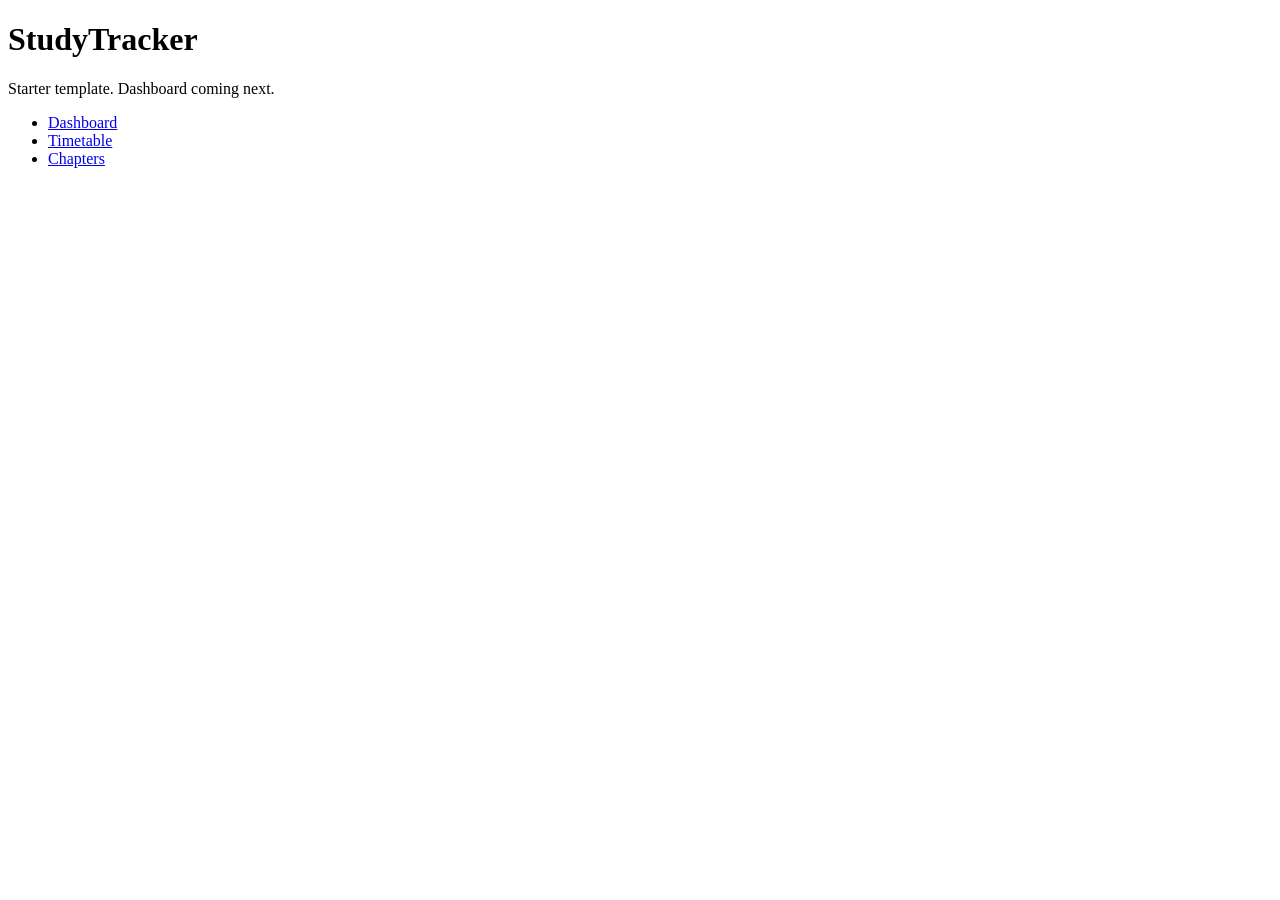
==== index.html @ b3118c5f "Rename index[1].html to index.html" ====
<!DOCTYPE html>
<html><head><meta charset="UTF-8"><title>StudyTracker</title>
<link rel="stylesheet" href="style.css"></head>
<body>
<h1>StudyTracker</h1>
<p>Starter template. Dashboard coming next.</p>
<ul>
<li><a href="#">Dashboard</a></li>
<li><a href="#">Timetable</a></li>
<li><a href="#">Chapters</a></li>
</ul>
<script src="script.js"></script>
</body></html>
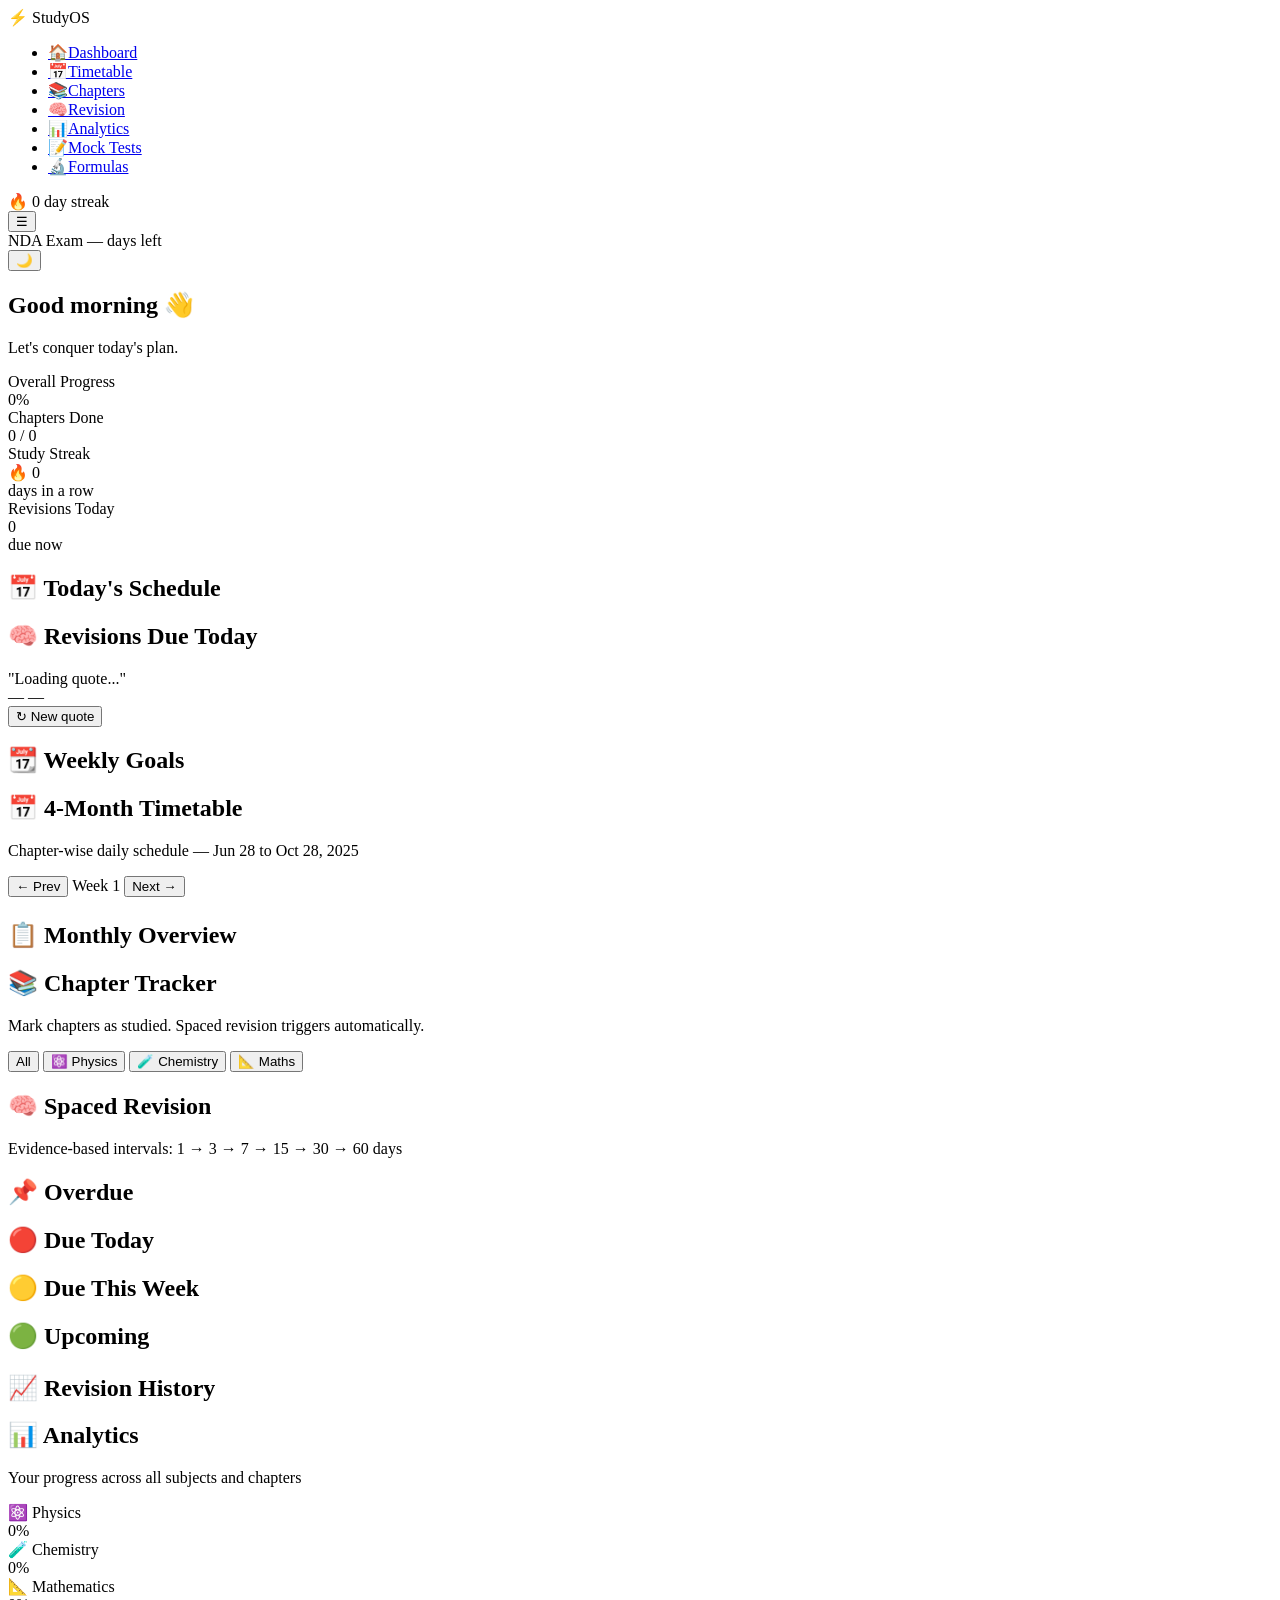
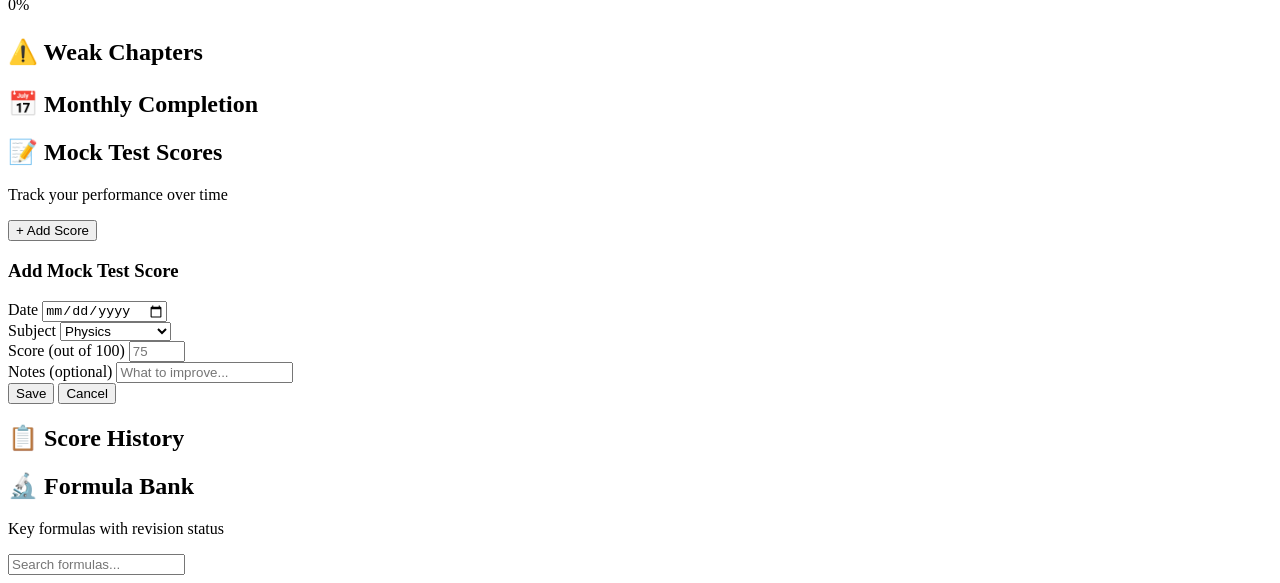
==== commit cd87426a: "Rename index[1].html to index.html" ====
--- a/index.html
+++ b/index.html
@@ -1,13 +1,289 @@
 <!DOCTYPE html>
-<html><head><meta charset="UTF-8"><title>StudyTracker</title>
-<link rel="stylesheet" href="style.css"></head>
+<html lang="en">
+<head>
+  <meta charset="UTF-8" />
+  <meta name="viewport" content="width=device-width, initial-scale=1.0" />
+  <title>StudyOS — NDA + CBSE Planner</title>
+  <link rel="preconnect" href="https://fonts.googleapis.com" />
+  <link href="https://fonts.googleapis.com/css2?family=Poppins:wght@300;400;500;600;700&family=JetBrains+Mono:wght@400;500&display=swap" rel="stylesheet" />
+  <link rel="stylesheet" href="style.css" />
+</head>
 <body>
-<h1>StudyTracker</h1>
-<p>Starter template. Dashboard coming next.</p>
-<ul>
-<li><a href="#">Dashboard</a></li>
-<li><a href="#">Timetable</a></li>
-<li><a href="#">Chapters</a></li>
-</ul>
-<script src="script.js"></script>
-</body></html>
+  <!-- Sidebar -->
+  <nav class="sidebar" id="sidebar">
+    <div class="sidebar-logo">
+      <span class="logo-icon">⚡</span>
+      <span class="logo-text">StudyOS</span>
+    </div>
+    <ul class="nav-links">
+      <li><a href="#" class="nav-link active" data-page="dashboard"><span class="nav-icon">🏠</span>Dashboard</a></li>
+      <li><a href="#" class="nav-link" data-page="timetable"><span class="nav-icon">📅</span>Timetable</a></li>
+      <li><a href="#" class="nav-link" data-page="chapters"><span class="nav-icon">📚</span>Chapters</a></li>
+      <li><a href="#" class="nav-link" data-page="revision"><span class="nav-icon">🧠</span>Revision</a></li>
+      <li><a href="#" class="nav-link" data-page="analytics"><span class="nav-icon">📊</span>Analytics</a></li>
+      <li><a href="#" class="nav-link" data-page="mock"><span class="nav-icon">📝</span>Mock Tests</a></li>
+      <li><a href="#" class="nav-link" data-page="formulas"><span class="nav-icon">🔬</span>Formulas</a></li>
+    </ul>
+    <div class="sidebar-footer">
+      <div class="streak-badge" id="sidebarStreak">🔥 <span id="streakCountSidebar">0</span> day streak</div>
+    </div>
+  </nav>
+
+  <!-- Main Content -->
+  <main class="main-content">
+    <header class="topbar">
+      <button class="menu-btn" id="menuBtn">☰</button>
+      <div class="topbar-right">
+        <div class="exam-countdown" id="examCountdown">
+          <span class="countdown-label">NDA Exam</span>
+          <span class="countdown-days" id="countdownDays">—</span>
+          <span class="countdown-label">days left</span>
+        </div>
+        <button class="theme-toggle" id="themeToggle">🌙</button>
+      </div>
+    </header>
+
+    <!-- DASHBOARD PAGE -->
+    <section class="page active" id="page-dashboard">
+      <div class="page-header">
+        <div>
+          <h1 class="page-title">Good <span id="timeGreeting">morning</span> 👋</h1>
+          <p class="page-subtitle">Let's conquer today's plan.</p>
+        </div>
+        <div class="date-display" id="todayDate"></div>
+      </div>
+
+      <!-- Stats Row -->
+      <div class="stats-row">
+        <div class="stat-card glass">
+          <div class="stat-label">Overall Progress</div>
+          <div class="stat-value" id="overallPct">0%</div>
+          <div class="progress-bar-thin"><div class="progress-fill" id="overallBar" style="width:0%"></div></div>
+        </div>
+        <div class="stat-card glass">
+          <div class="stat-label">Chapters Done</div>
+          <div class="stat-value" id="chapsDone">0 / 0</div>
+        </div>
+        <div class="stat-card glass">
+          <div class="stat-label">Study Streak</div>
+          <div class="stat-value">🔥 <span id="streakCount">0</span></div>
+          <div class="stat-sub">days in a row</div>
+        </div>
+        <div class="stat-card glass">
+          <div class="stat-label">Revisions Today</div>
+          <div class="stat-value" id="revisionsTodayCount">0</div>
+          <div class="stat-sub">due now</div>
+        </div>
+      </div>
+
+      <!-- Today's Schedule -->
+      <div class="grid-2">
+        <div class="card glass">
+          <h2 class="card-title">📅 Today's Schedule</h2>
+          <div id="todaySchedule" class="today-schedule"></div>
+        </div>
+
+        <div class="card glass">
+          <h2 class="card-title">🧠 Revisions Due Today</h2>
+          <div id="revisionsDue" class="revisions-list"></div>
+        </div>
+      </div>
+
+      <!-- Quote -->
+      <div class="quote-card glass" id="quoteCard">
+        <div class="quote-text" id="quoteText">"Loading quote..."</div>
+        <div class="quote-author" id="quoteAuthor">— —</div>
+        <button class="refresh-quote" onclick="loadQuote()">↻ New quote</button>
+      </div>
+
+      <!-- Weekly Goal -->
+      <div class="card glass">
+        <h2 class="card-title">📆 Weekly Goals</h2>
+        <div class="weekly-grid" id="weeklyGrid"></div>
+      </div>
+    </section>
+
+    <!-- TIMETABLE PAGE -->
+    <section class="page" id="page-timetable">
+      <div class="page-header">
+        <div>
+          <h1 class="page-title">📅 4-Month Timetable</h1>
+          <p class="page-subtitle">Chapter-wise daily schedule — Jun 28 to Oct 28, 2025</p>
+        </div>
+        <div class="timetable-nav">
+          <button class="btn-outline" id="prevWeek">← Prev</button>
+          <span class="week-label" id="weekLabel">Week 1</span>
+          <button class="btn-outline" id="nextWeek">Next →</button>
+        </div>
+      </div>
+
+      <div class="week-view" id="weekView"></div>
+
+      <div class="card glass" style="margin-top:1.5rem;">
+        <h2 class="card-title">📋 Monthly Overview</h2>
+        <div class="month-tabs" id="monthTabs"></div>
+        <div class="month-plan" id="monthPlan"></div>
+      </div>
+    </section>
+
+    <!-- CHAPTERS PAGE -->
+    <section class="page" id="page-chapters">
+      <div class="page-header">
+        <div>
+          <h1 class="page-title">📚 Chapter Tracker</h1>
+          <p class="page-subtitle">Mark chapters as studied. Spaced revision triggers automatically.</p>
+        </div>
+        <div class="filter-row">
+          <button class="filter-btn active" data-filter="all">All</button>
+          <button class="filter-btn" data-filter="Physics">⚛️ Physics</button>
+          <button class="filter-btn" data-filter="Chemistry">🧪 Chemistry</button>
+          <button class="filter-btn" data-filter="Maths">📐 Maths</button>
+        </div>
+      </div>
+
+      <div class="chapters-grid" id="chaptersGrid"></div>
+    </section>
+
+    <!-- REVISION PAGE -->
+    <section class="page" id="page-revision">
+      <div class="page-header">
+        <div>
+          <h1 class="page-title">🧠 Spaced Revision</h1>
+          <p class="page-subtitle">Evidence-based intervals: 1 → 3 → 7 → 15 → 30 → 60 days</p>
+        </div>
+      </div>
+
+      <div class="revision-timeline">
+        <div class="card glass">
+          <h2 class="card-title">📌 Overdue</h2>
+          <div id="overdueList" class="revision-items"></div>
+        </div>
+        <div class="card glass">
+          <h2 class="card-title">🔴 Due Today</h2>
+          <div id="todayList" class="revision-items"></div>
+        </div>
+        <div class="card glass">
+          <h2 class="card-title">🟡 Due This Week</h2>
+          <div id="weekList" class="revision-items"></div>
+        </div>
+        <div class="card glass">
+          <h2 class="card-title">🟢 Upcoming</h2>
+          <div id="upcomingList" class="revision-items"></div>
+        </div>
+      </div>
+
+      <div class="card glass" style="margin-top:1.5rem;">
+        <h2 class="card-title">📈 Revision History</h2>
+        <div id="revisionHistory" class="revision-history"></div>
+      </div>
+    </section>
+
+    <!-- ANALYTICS PAGE -->
+    <section class="page" id="page-analytics">
+      <div class="page-header">
+        <div>
+          <h1 class="page-title">📊 Analytics</h1>
+          <p class="page-subtitle">Your progress across all subjects and chapters</p>
+        </div>
+      </div>
+
+      <div class="analytics-grid">
+        <div class="card glass subject-analytics" id="analyticsPhysics">
+          <div class="subject-header phys-bg">⚛️ Physics</div>
+          <div class="subject-progress-bar"><div class="spb-fill phys-fill" id="physBar"></div></div>
+          <div class="subject-pct" id="physPct">0%</div>
+          <div class="chapter-bars" id="physChapBars"></div>
+        </div>
+        <div class="card glass subject-analytics" id="analyticsChem">
+          <div class="subject-header chem-bg">🧪 Chemistry</div>
+          <div class="subject-progress-bar"><div class="spb-fill chem-fill" id="chemBar"></div></div>
+          <div class="subject-pct" id="chemPct">0%</div>
+          <div class="chapter-bars" id="chemChapBars"></div>
+        </div>
+        <div class="card glass subject-analytics" id="analyticsMath">
+          <div class="subject-header math-bg">📐 Mathematics</div>
+          <div class="subject-progress-bar"><div class="spb-fill math-fill" id="mathBar"></div></div>
+          <div class="subject-pct" id="mathPct">0%</div>
+          <div class="chapter-bars" id="mathChapBars"></div>
+        </div>
+      </div>
+
+      <div class="card glass" style="margin-top:1.5rem;">
+        <h2 class="card-title">⚠️ Weak Chapters</h2>
+        <div id="weakChapters" class="weak-list"></div>
+      </div>
+
+      <div class="card glass" style="margin-top:1.5rem;">
+        <h2 class="card-title">📅 Monthly Completion</h2>
+        <div class="monthly-chart" id="monthlyChart"></div>
+      </div>
+    </section>
+
+    <!-- MOCK TESTS PAGE -->
+    <section class="page" id="page-mock">
+      <div class="page-header">
+        <div>
+          <h1 class="page-title">📝 Mock Test Scores</h1>
+          <p class="page-subtitle">Track your performance over time</p>
+        </div>
+        <button class="btn-primary" id="addMockBtn">+ Add Score</button>
+      </div>
+
+      <div id="mockModal" class="modal hidden">
+        <div class="modal-box glass">
+          <h3>Add Mock Test Score</h3>
+          <div class="form-group">
+            <label>Date</label>
+            <input type="date" id="mockDate" class="form-input" />
+          </div>
+          <div class="form-group">
+            <label>Subject</label>
+            <select id="mockSubject" class="form-input">
+              <option>Physics</option>
+              <option>Chemistry</option>
+              <option>Maths</option>
+              <option>Full NDA Mock</option>
+            </select>
+          </div>
+          <div class="form-group">
+            <label>Score (out of 100)</label>
+            <input type="number" id="mockScore" class="form-input" min="0" max="100" placeholder="75" />
+          </div>
+          <div class="form-group">
+            <label>Notes (optional)</label>
+            <input type="text" id="mockNotes" class="form-input" placeholder="What to improve..." />
+          </div>
+          <div class="modal-actions">
+            <button class="btn-primary" id="saveMock">Save</button>
+            <button class="btn-outline" id="cancelMock">Cancel</button>
+          </div>
+        </div>
+      </div>
+
+      <div class="card glass">
+        <div class="mock-chart" id="mockChart"></div>
+      </div>
+      <div class="card glass" style="margin-top:1rem;">
+        <h2 class="card-title">📋 Score History</h2>
+        <div id="mockHistory" class="mock-history"></div>
+      </div>
+    </section>
+
+    <!-- FORMULAS PAGE -->
+    <section class="page" id="page-formulas">
+      <div class="page-header">
+        <div>
+          <h1 class="page-title">🔬 Formula Bank</h1>
+          <p class="page-subtitle">Key formulas with revision status</p>
+        </div>
+        <input type="text" id="formulaSearch" class="form-input" placeholder="Search formulas..." style="max-width:300px" />
+      </div>
+
+      <div id="formulasGrid" class="formulas-grid"></div>
+    </section>
+  </main>
+
+  <script src="data.js"></script>
+  <script src="script.js"></script>
+</body>
+</html>
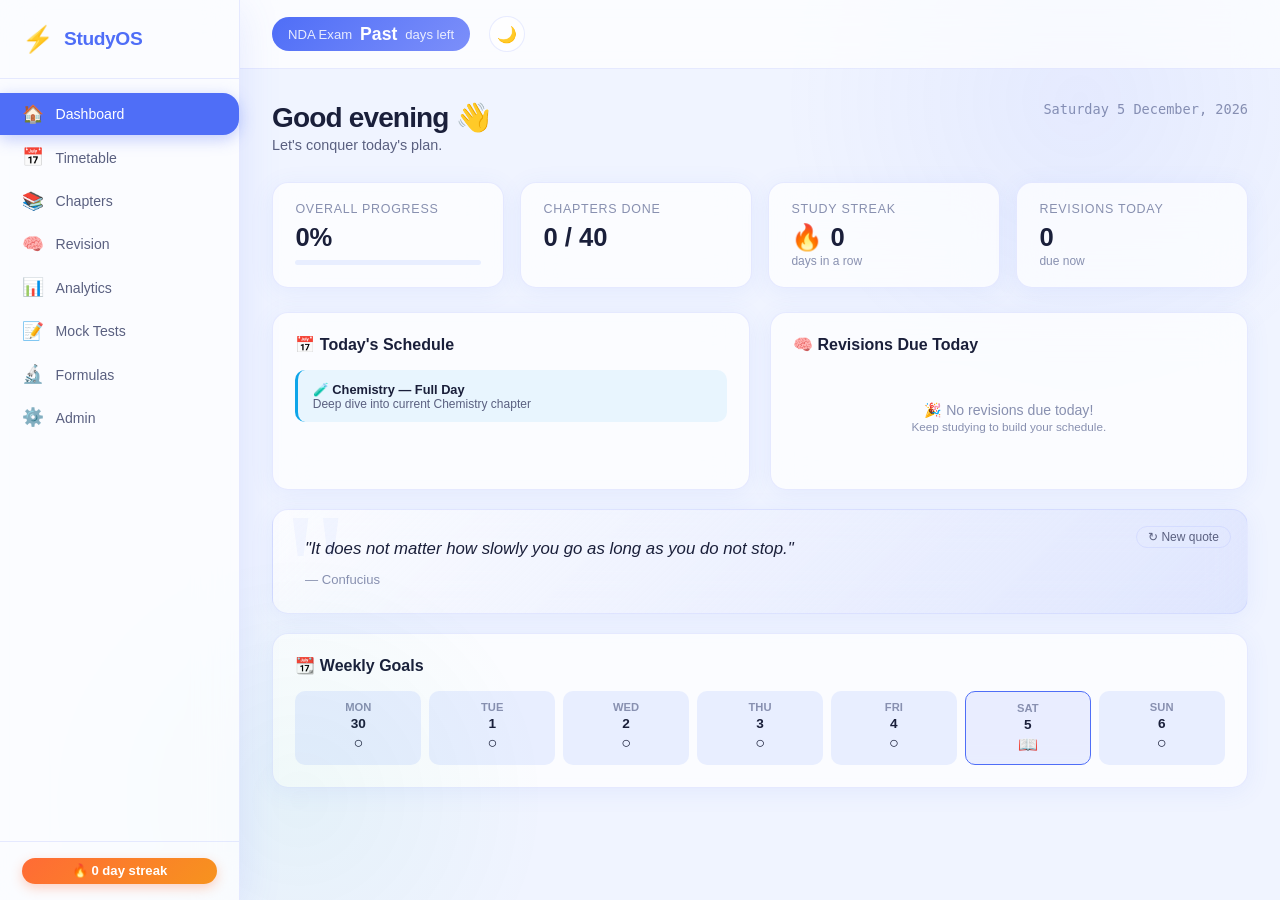
==== commit 80ef6d24: "Rename index[1].html to index.html" ====
--- a/index.html
+++ b/index.html
@@ -23,6 +23,7 @@
       <li><a href="#" class="nav-link" data-page="analytics"><span class="nav-icon">📊</span>Analytics</a></li>
       <li><a href="#" class="nav-link" data-page="mock"><span class="nav-icon">📝</span>Mock Tests</a></li>
       <li><a href="#" class="nav-link" data-page="formulas"><span class="nav-icon">🔬</span>Formulas</a></li>
+      <li><a href="#" class="nav-link" data-page="admin"><span class="nav-icon">⚙️</span>Admin</a></li>
     </ul>
     <div class="sidebar-footer">
       <div class="streak-badge" id="sidebarStreak">🔥 <span id="streakCountSidebar">0</span> day streak</div>
@@ -281,6 +282,71 @@
 
       <div id="formulasGrid" class="formulas-grid"></div>
     </section>
+
+    <!-- ADMIN PAGE -->
+    <section class="page" id="page-admin">
+      <div class="page-header">
+        <div>
+          <h1 class="page-title">⚙️ Admin Panel</h1>
+          <p class="page-subtitle">Manage chapters, dates, and formulas</p>
+        </div>
+      </div>
+
+      <!-- DATES SECTION -->
+      <div class="card glass" style="margin-bottom:1.5rem">
+        <h2 class="card-title">📅 Date Settings</h2>
+        <div class="admin-dates-grid">
+          <div class="form-group">
+            <label>Study Start Date</label>
+            <input type="date" id="adminStartDate" class="form-input" />
+          </div>
+          <div class="form-group">
+            <label>NDA Exam Date</label>
+            <input type="date" id="adminExamDate" class="form-input" />
+          </div>
+        </div>
+        <button class="btn-primary" onclick="saveDates()" style="margin-top:.8rem">💾 Save Dates</button>
+      </div>
+
+      <!-- CHAPTERS SECTION -->
+      <div class="card glass" style="margin-bottom:1.5rem">
+        <h2 class="card-title">📚 Manage Chapters</h2>
+        <div class="admin-add-row">
+          <select id="adminChapSubject" class="form-input" style="max-width:140px">
+            <option value="Physics">⚛️ Physics</option>
+            <option value="Chemistry">🧪 Chemistry</option>
+            <option value="Maths">📐 Maths</option>
+          </select>
+          <input type="text" id="adminChapName" class="form-input" placeholder="Chapter name" style="flex:1" />
+          <input type="number" id="adminChapHours" class="form-input" placeholder="Hours" style="max-width:80px" min="1" max="20" value="4" />
+          <select id="adminChapImportance" class="form-input" style="max-width:120px">
+            <option value="high">High</option>
+            <option value="medium">Medium</option>
+            <option value="low">Low</option>
+          </select>
+          <label class="admin-nda-label"><input type="checkbox" id="adminChapNDA" /> NDA</label>
+          <button class="btn-primary" onclick="adminAddChapter()">+ Add</button>
+        </div>
+        <div id="adminChaptersList" class="admin-chapters-list" style="margin-top:1rem"></div>
+      </div>
+
+      <!-- FORMULAS SECTION -->
+      <div class="card glass">
+        <h2 class="card-title">🔬 Manage Formulas</h2>
+        <div class="admin-add-row" style="flex-wrap:wrap;gap:.5rem">
+          <select id="adminFrmSubject" class="form-input" style="max-width:140px">
+            <option value="Physics">⚛️ Physics</option>
+            <option value="Chemistry">🧪 Chemistry</option>
+            <option value="Maths">📐 Maths</option>
+          </select>
+          <input type="text" id="adminFrmChapter" class="form-input" placeholder="Chapter (e.g. Ray Optics)" style="max-width:180px" />
+          <input type="text" id="adminFrmName" class="form-input" placeholder="Formula name" style="max-width:180px" />
+          <input type="text" id="adminFrmExpr" class="form-input" placeholder="Expression (e.g. F=ma)" style="flex:1;min-width:160px" />
+          <button class="btn-primary" onclick="adminAddFormula()">+ Add</button>
+        </div>
+        <div id="adminFormulasList" class="admin-chapters-list" style="margin-top:1rem"></div>
+      </div>
+    </section>
   </main>
 
   <script src="data.js"></script>
--- a/style.css
+++ b/style.css
@@ -0,0 +1,865 @@
+/* ===== DESIGN TOKENS ===== */
+:root {
+  --bg: #f0f4ff;
+  --bg-2: #e8eeff;
+  --surface: rgba(255,255,255,0.7);
+  --surface-hover: rgba(255,255,255,0.9);
+  --border: rgba(180,190,255,0.3);
+  --text: #1a1f3a;
+  --text-2: #5a6080;
+  --text-3: #8890b0;
+  --accent: #4f6ef7;
+  --accent-2: #7c8ffa;
+  --accent-light: rgba(79,110,247,0.1);
+  --phys: #6366f1;
+  --chem: #0ea5e9;
+  --math: #10b981;
+  --warn: #f59e0b;
+  --danger: #ef4444;
+  --success: #22c55e;
+  --sidebar-w: 240px;
+  --radius: 16px;
+  --radius-sm: 10px;
+  --shadow: 0 4px 24px rgba(79,110,247,0.08);
+  --shadow-md: 0 8px 40px rgba(79,110,247,0.13);
+  --font: 'Poppins', sans-serif;
+  --mono: 'JetBrains Mono', monospace;
+  --transition: 0.2s cubic-bezier(.4,0,.2,1);
+}
+
+[data-theme="dark"] {
+  --bg: #0d0f1e;
+  --bg-2: #13172a;
+  --surface: rgba(20,25,50,0.8);
+  --surface-hover: rgba(30,36,70,0.95);
+  --border: rgba(100,120,255,0.15);
+  --text: #e8eaff;
+  --text-2: #9098c0;
+  --text-3: #5a6080;
+  --accent-light: rgba(79,110,247,0.15);
+  --shadow: 0 4px 24px rgba(0,0,0,0.4);
+  --shadow-md: 0 8px 40px rgba(0,0,0,0.5);
+}
+
+/* ===== RESET ===== */
+*, *::before, *::after { box-sizing: border-box; margin: 0; padding: 0; }
+html { scroll-behavior: smooth; }
+body {
+  font-family: var(--font);
+  background: var(--bg);
+  color: var(--text);
+  display: flex;
+  min-height: 100vh;
+  transition: background var(--transition), color var(--transition);
+}
+
+/* ===== SIDEBAR ===== */
+.sidebar {
+  width: var(--sidebar-w);
+  background: var(--surface);
+  backdrop-filter: blur(20px);
+  -webkit-backdrop-filter: blur(20px);
+  border-right: 1px solid var(--border);
+  display: flex;
+  flex-direction: column;
+  position: fixed;
+  top: 0; left: 0; bottom: 0;
+  z-index: 100;
+  transition: transform var(--transition), background var(--transition);
+  box-shadow: var(--shadow-md);
+}
+
+.sidebar-logo {
+  display: flex;
+  align-items: center;
+  gap: .6rem;
+  padding: 1.5rem 1.4rem;
+  border-bottom: 1px solid var(--border);
+}
+.logo-icon { font-size: 1.6rem; }
+.logo-text { font-size: 1.2rem; font-weight: 700; color: var(--accent); letter-spacing: -.02em; }
+
+.nav-links { list-style: none; padding: .8rem 0; flex: 1; }
+.nav-link {
+  display: flex;
+  align-items: center;
+  gap: .7rem;
+  padding: .65rem 1.4rem;
+  color: var(--text-2);
+  text-decoration: none;
+  font-size: .88rem;
+  font-weight: 500;
+  border-radius: 0 var(--radius) var(--radius) 0;
+  margin: .1rem 0;
+  transition: all var(--transition);
+  cursor: pointer;
+}
+.nav-link:hover { background: var(--accent-light); color: var(--accent); }
+.nav-link.active { background: var(--accent); color: #fff; box-shadow: 0 4px 16px rgba(79,110,247,0.35); }
+.nav-icon { font-size: 1.1rem; }
+
+.sidebar-footer { padding: 1rem 1.4rem; border-top: 1px solid var(--border); }
+.streak-badge {
+  background: linear-gradient(135deg, #ff6b35, #f7931e);
+  color: #fff;
+  border-radius: 20px;
+  padding: .35rem .9rem;
+  font-size: .82rem;
+  font-weight: 600;
+  text-align: center;
+  box-shadow: 0 4px 12px rgba(255,107,53,0.3);
+}
+
+/* ===== MAIN ===== */
+.main-content {
+  margin-left: var(--sidebar-w);
+  flex: 1;
+  min-height: 100vh;
+  padding: 0;
+  overflow-x: hidden;
+}
+
+/* ===== TOPBAR ===== */
+.topbar {
+  display: flex;
+  align-items: center;
+  justify-content: space-between;
+  padding: 1rem 2rem;
+  background: var(--surface);
+  backdrop-filter: blur(20px);
+  -webkit-backdrop-filter: blur(20px);
+  border-bottom: 1px solid var(--border);
+  position: sticky;
+  top: 0;
+  z-index: 50;
+}
+
+.menu-btn {
+  display: none;
+  background: none;
+  border: none;
+  font-size: 1.4rem;
+  cursor: pointer;
+  color: var(--text);
+}
+
+.topbar-right { display: flex; align-items: center; gap: 1.2rem; }
+.exam-countdown {
+  display: flex;
+  align-items: center;
+  gap: .5rem;
+  background: linear-gradient(135deg, var(--accent), var(--accent-2));
+  color: #fff;
+  border-radius: 20px;
+  padding: .4rem 1rem;
+  font-size: .82rem;
+}
+.countdown-days { font-weight: 700; font-size: 1.1rem; }
+.countdown-label { font-weight: 400; opacity: .85; }
+
+.theme-toggle {
+  background: var(--surface);
+  border: 1px solid var(--border);
+  border-radius: 50%;
+  width: 36px; height: 36px;
+  cursor: pointer;
+  font-size: 1rem;
+  transition: all var(--transition);
+}
+.theme-toggle:hover { background: var(--accent-light); }
+
+/* ===== PAGES ===== */
+.page { display: none; padding: 2rem; animation: fadeIn .3s ease; }
+.page.active { display: block; }
+@keyframes fadeIn { from { opacity: 0; transform: translateY(8px); } to { opacity: 1; transform: translateY(0); } }
+
+.page-header {
+  display: flex;
+  justify-content: space-between;
+  align-items: flex-start;
+  margin-bottom: 1.8rem;
+  flex-wrap: wrap;
+  gap: 1rem;
+}
+.page-title { font-size: 1.75rem; font-weight: 700; letter-spacing: -.03em; }
+.page-subtitle { color: var(--text-2); font-size: .9rem; margin-top: .2rem; }
+.date-display { font-family: var(--mono); font-size: .85rem; color: var(--text-3); text-align: right; }
+
+/* ===== GLASS CARD ===== */
+.glass {
+  background: var(--surface);
+  backdrop-filter: blur(20px);
+  -webkit-backdrop-filter: blur(20px);
+  border: 1px solid var(--border);
+  border-radius: var(--radius);
+  box-shadow: var(--shadow);
+  transition: box-shadow var(--transition), background var(--transition);
+}
+.glass:hover { box-shadow: var(--shadow-md); }
+
+.card { padding: 1.4rem; }
+.card-title { font-size: 1rem; font-weight: 600; margin-bottom: 1rem; color: var(--text); display: flex; align-items: center; gap: .4rem; }
+
+/* ===== STAT CARDS ===== */
+.stats-row {
+  display: grid;
+  grid-template-columns: repeat(4, 1fr);
+  gap: 1rem;
+  margin-bottom: 1.5rem;
+}
+.stat-card {
+  padding: 1.2rem 1.4rem;
+  position: relative;
+}
+.stat-label { font-size: .78rem; font-weight: 500; color: var(--text-3); text-transform: uppercase; letter-spacing: .06em; margin-bottom: .4rem; }
+.stat-value { font-size: 1.6rem; font-weight: 700; color: var(--text); line-height: 1.1; }
+.stat-sub { font-size: .75rem; color: var(--text-3); margin-top: .2rem; }
+
+.progress-bar-thin {
+  margin-top: .6rem;
+  height: 5px;
+  background: var(--bg-2);
+  border-radius: 99px;
+  overflow: hidden;
+}
+.progress-fill {
+  height: 100%;
+  background: linear-gradient(90deg, var(--accent), var(--accent-2));
+  border-radius: 99px;
+  transition: width .6s cubic-bezier(.4,0,.2,1);
+}
+
+/* ===== GRID ===== */
+.grid-2 {
+  display: grid;
+  grid-template-columns: 1fr 1fr;
+  gap: 1.2rem;
+  margin-bottom: 1.2rem;
+}
+
+/* ===== TODAY SCHEDULE ===== */
+.today-schedule { display: flex; flex-direction: column; gap: .6rem; }
+.sched-item {
+  display: flex;
+  align-items: center;
+  gap: .8rem;
+  padding: .7rem .9rem;
+  background: var(--accent-light);
+  border-radius: var(--radius-sm);
+  border-left: 3px solid var(--accent);
+}
+.sched-item.phys { border-left-color: var(--phys); background: rgba(99,102,241,0.08); }
+.sched-item.chem { border-left-color: var(--chem); background: rgba(14,165,233,0.08); }
+.sched-item.math { border-left-color: var(--math); background: rgba(16,185,129,0.08); }
+.sched-item.nda { border-left-color: var(--warn); background: rgba(245,158,11,0.08); }
+.sched-item.rev { border-left-color: var(--danger); background: rgba(239,68,68,0.08); }
+.sched-time { font-family: var(--mono); font-size: .78rem; font-weight: 500; color: var(--text-3); min-width: 80px; }
+.sched-info { flex: 1; }
+.sched-subject { font-size: .8rem; font-weight: 600; color: var(--text); }
+.sched-chapter { font-size: .75rem; color: var(--text-2); }
+
+/* ===== REVISIONS LIST ===== */
+.revisions-list { display: flex; flex-direction: column; gap: .5rem; }
+.rev-item {
+  display: flex;
+  align-items: center;
+  gap: .7rem;
+  padding: .6rem .9rem;
+  border-radius: var(--radius-sm);
+  background: var(--bg-2);
+  font-size: .85rem;
+}
+.rev-dot { width: 8px; height: 8px; border-radius: 50%; flex-shrink: 0; }
+.rev-dot.overdue { background: var(--danger); }
+.rev-dot.today { background: var(--warn); }
+.rev-dot.upcoming { background: var(--success); }
+.rev-info { flex: 1; }
+.rev-name { font-weight: 500; }
+.rev-meta { font-size: .73rem; color: var(--text-3); }
+.rev-done-btn {
+  background: var(--success);
+  color: #fff;
+  border: none;
+  border-radius: 6px;
+  padding: .2rem .6rem;
+  font-size: .72rem;
+  cursor: pointer;
+  font-family: var(--font);
+  font-weight: 600;
+  transition: opacity var(--transition);
+}
+.rev-done-btn:hover { opacity: .8; }
+
+/* ===== QUOTE ===== */
+.quote-card {
+  padding: 1.6rem 2rem;
+  margin-bottom: 1.2rem;
+  position: relative;
+  overflow: hidden;
+  background: linear-gradient(135deg, var(--surface), var(--accent-light));
+}
+.quote-card::before {
+  content: '"';
+  position: absolute;
+  top: -20px; left: 10px;
+  font-size: 10rem;
+  color: var(--accent);
+  opacity: .05;
+  font-family: serif;
+  line-height: 1;
+}
+.quote-text { font-size: 1.05rem; font-weight: 500; font-style: italic; color: var(--text); line-height: 1.6; margin-bottom: .6rem; }
+.quote-author { font-size: .82rem; color: var(--text-3); font-weight: 500; }
+.refresh-quote {
+  position: absolute; top: 1rem; right: 1rem;
+  background: none; border: 1px solid var(--border);
+  border-radius: 20px; padding: .2rem .7rem;
+  font-size: .75rem; cursor: pointer; color: var(--text-2);
+  font-family: var(--font);
+  transition: all var(--transition);
+}
+.refresh-quote:hover { background: var(--accent-light); color: var(--accent); }
+
+/* ===== WEEKLY GRID ===== */
+.weekly-grid { display: grid; grid-template-columns: repeat(7, 1fr); gap: .5rem; }
+.week-day-cell {
+  text-align: center;
+  padding: .6rem .3rem;
+  border-radius: var(--radius-sm);
+  background: var(--bg-2);
+  transition: background var(--transition);
+}
+.week-day-cell.today-cell { background: var(--accent-light); border: 1px solid var(--accent); }
+.week-day-cell.done-cell { background: rgba(34,197,94,0.12); border: 1px solid var(--success); }
+.wdc-label { font-size: .7rem; font-weight: 600; color: var(--text-3); text-transform: uppercase; }
+.wdc-date { font-size: .85rem; font-weight: 700; margin: .2rem 0; }
+.wdc-icon { font-size: 1rem; }
+
+/* ===== TIMETABLE PAGE ===== */
+.timetable-nav { display: flex; align-items: center; gap: .8rem; }
+.week-label { font-weight: 600; font-size: .95rem; color: var(--accent); }
+
+.week-view { display: grid; grid-template-columns: repeat(5, 1fr); gap: .8rem; }
+.day-col {
+  background: var(--surface);
+  border: 1px solid var(--border);
+  border-radius: var(--radius);
+  overflow: hidden;
+  box-shadow: var(--shadow);
+}
+.day-header {
+  padding: .8rem 1rem;
+  font-weight: 700;
+  font-size: .85rem;
+  text-align: center;
+  text-transform: uppercase;
+  letter-spacing: .08em;
+  background: linear-gradient(135deg, var(--accent), var(--accent-2));
+  color: #fff;
+}
+.day-header.today-col { background: linear-gradient(135deg, #f59e0b, #f97316); }
+.day-header.weekend-col { background: linear-gradient(135deg, var(--phys), #818cf8); }
+.day-slots { padding: .6rem; display: flex; flex-direction: column; gap: .4rem; }
+.slot {
+  padding: .55rem .7rem;
+  border-radius: 8px;
+  font-size: .75rem;
+}
+.slot-time { font-family: var(--mono); color: var(--text-3); font-size: .68rem; margin-bottom: .15rem; }
+.slot-sub { font-weight: 600; font-size: .77rem; }
+.slot-chap { color: var(--text-2); font-size: .72rem; line-height: 1.3; }
+.slot.phys { background: rgba(99,102,241,0.1); border-left: 2px solid var(--phys); }
+.slot.chem { background: rgba(14,165,233,0.1); border-left: 2px solid var(--chem); }
+.slot.math { background: rgba(16,185,129,0.1); border-left: 2px solid var(--math); }
+.slot.nda-slot { background: rgba(245,158,11,0.1); border-left: 2px solid var(--warn); }
+.slot.rev-slot { background: rgba(239,68,68,0.08); border-left: 2px solid var(--danger); }
+
+.month-tabs { display: flex; gap: .5rem; margin-bottom: 1.2rem; flex-wrap: wrap; }
+.month-tab {
+  padding: .4rem .9rem;
+  border-radius: 20px;
+  border: 1px solid var(--border);
+  background: none;
+  font-family: var(--font);
+  font-size: .82rem;
+  cursor: pointer;
+  color: var(--text-2);
+  transition: all var(--transition);
+}
+.month-tab.active { background: var(--accent); color: #fff; border-color: var(--accent); }
+
+.month-plan { display: grid; grid-template-columns: repeat(4, 1fr); gap: .8rem; }
+.month-week-card {
+  background: var(--bg-2);
+  border-radius: var(--radius-sm);
+  padding: .8rem;
+}
+.mwc-title { font-size: .78rem; font-weight: 700; color: var(--accent); margin-bottom: .5rem; }
+.mwc-item { font-size: .73rem; color: var(--text-2); padding: .2rem 0; border-bottom: 1px solid var(--border); }
+.mwc-item:last-child { border-bottom: none; }
+
+/* ===== CHAPTERS PAGE ===== */
+.filter-row { display: flex; gap: .5rem; flex-wrap: wrap; }
+.filter-btn {
+  padding: .35rem .9rem;
+  border-radius: 20px;
+  border: 1px solid var(--border);
+  background: none;
+  font-family: var(--font);
+  font-size: .82rem;
+  cursor: pointer;
+  color: var(--text-2);
+  transition: all var(--transition);
+}
+.filter-btn.active { background: var(--accent); color: #fff; border-color: var(--accent); }
+
+.chapters-grid { display: grid; grid-template-columns: repeat(3, 1fr); gap: 1rem; }
+.subject-section {
+  background: var(--surface);
+  border: 1px solid var(--border);
+  border-radius: var(--radius);
+  overflow: hidden;
+  box-shadow: var(--shadow);
+  transition: all var(--transition);
+}
+.subject-section:hover { box-shadow: var(--shadow-md); }
+.subject-sec-header {
+  padding: 1rem 1.2rem;
+  display: flex;
+  align-items: center;
+  justify-content: space-between;
+}
+.subject-sec-header.phys-bg { background: linear-gradient(135deg, rgba(99,102,241,0.15), rgba(99,102,241,0.05)); border-bottom: 1px solid rgba(99,102,241,0.2); }
+.subject-sec-header.chem-bg { background: linear-gradient(135deg, rgba(14,165,233,0.15), rgba(14,165,233,0.05)); border-bottom: 1px solid rgba(14,165,233,0.2); }
+.subject-sec-header.math-bg { background: linear-gradient(135deg, rgba(16,185,129,0.15), rgba(16,185,129,0.05)); border-bottom: 1px solid rgba(16,185,129,0.2); }
+.subject-sec-title { font-weight: 700; font-size: .95rem; }
+.subject-sec-pct { font-size: .8rem; font-weight: 600; color: var(--text-3); }
+
+.chapter-list { padding: .8rem; display: flex; flex-direction: column; gap: .35rem; }
+.chap-item {
+  display: flex;
+  align-items: center;
+  gap: .7rem;
+  padding: .6rem .8rem;
+  border-radius: 8px;
+  background: var(--bg-2);
+  transition: all var(--transition);
+  cursor: pointer;
+}
+.chap-item:hover { background: var(--accent-light); }
+.chap-item.completed { background: rgba(34,197,94,0.08); }
+.chap-check {
+  width: 18px; height: 18px;
+  border-radius: 5px;
+  border: 2px solid var(--border);
+  flex-shrink: 0;
+  display: flex;
+  align-items: center;
+  justify-content: center;
+  font-size: .75rem;
+  transition: all var(--transition);
+  cursor: pointer;
+}
+.chap-check.checked { background: var(--success); border-color: var(--success); color: #fff; }
+.chap-info { flex: 1; }
+.chap-name { font-size: .82rem; font-weight: 500; }
+.chap-meta { font-size: .7rem; color: var(--text-3); display: flex; gap: .4rem; align-items: center; margin-top: .1rem; }
+.chap-badge {
+  padding: .1rem .4rem;
+  border-radius: 4px;
+  font-size: .65rem;
+  font-weight: 600;
+}
+.badge-high { background: rgba(239,68,68,0.12); color: var(--danger); }
+.badge-med { background: rgba(245,158,11,0.12); color: var(--warn); }
+.badge-low { background: rgba(34,197,94,0.12); color: var(--success); }
+.badge-nda { background: rgba(99,102,241,0.12); color: var(--phys); }
+.chap-revision-info { font-size: .7rem; color: var(--text-3); text-align: right; }
+.reset-chap-btn {
+  background: none;
+  border: 1px solid var(--border);
+  border-radius: 5px;
+  padding: .1rem .4rem;
+  font-size: .65rem;
+  cursor: pointer;
+  color: var(--text-3);
+  font-family: var(--font);
+  transition: all var(--transition);
+}
+.reset-chap-btn:hover { border-color: var(--danger); color: var(--danger); }
+
+/* ===== REVISION PAGE ===== */
+.revision-timeline { display: grid; grid-template-columns: repeat(4, 1fr); gap: 1rem; }
+.revision-items { display: flex; flex-direction: column; gap: .5rem; }
+.rev-card {
+  background: var(--bg-2);
+  border-radius: 8px;
+  padding: .7rem .9rem;
+  font-size: .82rem;
+}
+.rev-card-name { font-weight: 600; }
+.rev-card-sub { font-size: .72rem; color: var(--text-3); }
+.rev-card-interval { font-size: .7rem; color: var(--accent); font-weight: 500; margin-top: .2rem; }
+.mark-rev-btn {
+  margin-top: .4rem;
+  background: var(--accent);
+  color: #fff;
+  border: none;
+  border-radius: 6px;
+  padding: .25rem .7rem;
+  font-size: .72rem;
+  cursor: pointer;
+  font-family: var(--font);
+  font-weight: 600;
+  width: 100%;
+  transition: opacity var(--transition);
+}
+.mark-rev-btn:hover { opacity: .85; }
+
+.revision-history { display: flex; flex-direction: column; gap: .4rem; }
+.rev-hist-item {
+  display: flex;
+  align-items: center;
+  gap: .8rem;
+  padding: .5rem .8rem;
+  background: var(--bg-2);
+  border-radius: 8px;
+  font-size: .82rem;
+}
+
+/* ===== ANALYTICS ===== */
+.analytics-grid { display: grid; grid-template-columns: repeat(3, 1fr); gap: 1.2rem; }
+.subject-analytics { padding: 0; overflow: hidden; }
+.subject-header {
+  padding: 1rem 1.2rem;
+  font-weight: 700;
+  font-size: .95rem;
+  display: flex;
+  align-items: center;
+  gap: .5rem;
+}
+.phys-bg { background: linear-gradient(135deg, rgba(99,102,241,0.2), rgba(99,102,241,0.05)); }
+.chem-bg { background: linear-gradient(135deg, rgba(14,165,233,0.2), rgba(14,165,233,0.05)); }
+.math-bg { background: linear-gradient(135deg, rgba(16,185,129,0.2), rgba(16,185,129,0.05)); }
+
+.subject-progress-bar {
+  height: 8px;
+  background: var(--bg-2);
+  border-radius: 0;
+}
+.spb-fill { height: 100%; transition: width .8s cubic-bezier(.4,0,.2,1); }
+.phys-fill { background: linear-gradient(90deg, var(--phys), #818cf8); }
+.chem-fill { background: linear-gradient(90deg, var(--chem), #38bdf8); }
+.math-fill { background: linear-gradient(90deg, var(--math), #34d399); }
+
+.subject-pct { padding: .5rem 1.2rem; font-size: 1.4rem; font-weight: 700; }
+.chapter-bars { padding: .5rem 1.2rem 1.2rem; display: flex; flex-direction: column; gap: .4rem; }
+.chap-bar-item { font-size: .75rem; }
+.chap-bar-label { display: flex; justify-content: space-between; margin-bottom: .2rem; }
+.chap-bar-track { height: 5px; background: var(--bg-2); border-radius: 99px; overflow: hidden; }
+.chap-bar-fill { height: 100%; border-radius: 99px; }
+
+.weak-list { display: flex; flex-direction: column; gap: .5rem; }
+.weak-item {
+  display: flex;
+  align-items: center;
+  gap: .8rem;
+  padding: .7rem 1rem;
+  background: rgba(239,68,68,0.06);
+  border: 1px solid rgba(239,68,68,0.15);
+  border-radius: var(--radius-sm);
+  font-size: .85rem;
+}
+.weak-icon { font-size: 1.1rem; }
+.weak-name { flex: 1; font-weight: 500; }
+.weak-action {
+  background: var(--danger);
+  color: #fff;
+  border: none;
+  border-radius: 6px;
+  padding: .25rem .7rem;
+  font-size: .72rem;
+  cursor: pointer;
+  font-family: var(--font);
+  font-weight: 600;
+  transition: opacity var(--transition);
+}
+
+.monthly-chart { display: flex; gap: .8rem; align-items: flex-end; height: 120px; padding: .5rem; }
+.month-bar-group { flex: 1; display: flex; flex-direction: column; align-items: center; gap: .3rem; }
+.month-bars { display: flex; gap: 2px; align-items: flex-end; height: 90px; }
+.m-bar { width: 10px; border-radius: 4px 4px 0 0; transition: height .6s cubic-bezier(.4,0,.2,1); min-height: 3px; }
+.m-bar.phys-b { background: var(--phys); }
+.m-bar.chem-b { background: var(--chem); }
+.m-bar.math-b { background: var(--math); }
+.month-bar-label { font-size: .7rem; color: var(--text-3); }
+
+/* ===== MOCK TESTS ===== */
+.modal {
+  position: fixed;
+  inset: 0;
+  background: rgba(0,0,0,0.4);
+  backdrop-filter: blur(4px);
+  display: flex;
+  align-items: center;
+  justify-content: center;
+  z-index: 200;
+}
+.modal.hidden { display: none; }
+.modal-box {
+  padding: 2rem;
+  min-width: 360px;
+  max-width: 90vw;
+}
+.modal-box h3 { font-size: 1.1rem; font-weight: 700; margin-bottom: 1.2rem; }
+.form-group { margin-bottom: 1rem; }
+.form-group label { display: block; font-size: .8rem; font-weight: 600; color: var(--text-2); margin-bottom: .35rem; }
+.form-input {
+  width: 100%;
+  padding: .55rem .8rem;
+  border: 1px solid var(--border);
+  border-radius: var(--radius-sm);
+  background: var(--bg);
+  font-family: var(--font);
+  font-size: .88rem;
+  color: var(--text);
+  outline: none;
+  transition: border-color var(--transition);
+}
+.form-input:focus { border-color: var(--accent); }
+.modal-actions { display: flex; gap: .7rem; margin-top: 1.2rem; }
+
+.mock-chart { height: 180px; display: flex; align-items: flex-end; gap: .6rem; padding: 1rem; }
+.mock-bar-wrap { flex: 1; display: flex; flex-direction: column; align-items: center; gap: .3rem; }
+.mock-bar { width: 100%; border-radius: 6px 6px 0 0; background: linear-gradient(180deg, var(--accent), var(--accent-2)); transition: height .5s ease; }
+.mock-bar-label { font-size: .68rem; color: var(--text-3); }
+
+.mock-history { display: flex; flex-direction: column; gap: .5rem; }
+.mock-hist-item {
+  display: flex;
+  align-items: center;
+  justify-content: space-between;
+  padding: .6rem 1rem;
+  background: var(--bg-2);
+  border-radius: 8px;
+  font-size: .83rem;
+}
+.mock-score-badge {
+  padding: .2rem .6rem;
+  border-radius: 6px;
+  font-weight: 700;
+  font-size: .85rem;
+}
+.score-high { background: rgba(34,197,94,0.12); color: var(--success); }
+.score-mid { background: rgba(245,158,11,0.12); color: var(--warn); }
+.score-low { background: rgba(239,68,68,0.12); color: var(--danger); }
+
+/* ===== FORMULAS ===== */
+.formulas-grid { display: grid; grid-template-columns: repeat(3, 1fr); gap: 1rem; }
+.formula-card {
+  background: var(--surface);
+  border: 1px solid var(--border);
+  border-radius: var(--radius);
+  padding: 1.1rem;
+  box-shadow: var(--shadow);
+}
+.formula-subject { font-size: .7rem; font-weight: 600; text-transform: uppercase; letter-spacing: .07em; margin-bottom: .4rem; }
+.formula-subject.phys { color: var(--phys); }
+.formula-subject.chem { color: var(--chem); }
+.formula-subject.math { color: var(--math); }
+.formula-name { font-size: .88rem; font-weight: 600; margin-bottom: .4rem; }
+.formula-expr {
+  font-family: var(--mono);
+  font-size: .9rem;
+  color: var(--accent);
+  background: var(--accent-light);
+  padding: .4rem .7rem;
+  border-radius: 6px;
+  word-break: break-all;
+}
+.formula-revised { font-size: .7rem; color: var(--text-3); margin-top: .5rem; }
+
+/* ===== BUTTONS ===== */
+.btn-primary {
+  background: var(--accent);
+  color: #fff;
+  border: none;
+  border-radius: var(--radius-sm);
+  padding: .55rem 1.2rem;
+  font-family: var(--font);
+  font-size: .88rem;
+  font-weight: 600;
+  cursor: pointer;
+  transition: all var(--transition);
+  box-shadow: 0 4px 14px rgba(79,110,247,0.35);
+}
+.btn-primary:hover { opacity: .9; transform: translateY(-1px); }
+.btn-outline {
+  background: none;
+  color: var(--text-2);
+  border: 1px solid var(--border);
+  border-radius: var(--radius-sm);
+  padding: .45rem 1rem;
+  font-family: var(--font);
+  font-size: .85rem;
+  cursor: pointer;
+  transition: all var(--transition);
+}
+.btn-outline:hover { background: var(--accent-light); color: var(--accent); border-color: var(--accent); }
+
+.empty-state {
+  text-align: center;
+  padding: 2rem;
+  color: var(--text-3);
+  font-size: .88rem;
+}
+
+/* ===== RESPONSIVE ===== */
+@media (max-width: 1100px) {
+  .stats-row { grid-template-columns: repeat(2, 1fr); }
+  .chapters-grid { grid-template-columns: 1fr 1fr; }
+  .formulas-grid { grid-template-columns: repeat(2, 1fr); }
+  .revision-timeline { grid-template-columns: repeat(2, 1fr); }
+  .analytics-grid { grid-template-columns: 1fr; }
+  .week-view { grid-template-columns: repeat(3, 1fr); }
+}
+
+@media (max-width: 768px) {
+  :root { --sidebar-w: 0px; }
+  .sidebar { transform: translateX(-240px); width: 240px; }
+  .sidebar.open { transform: translateX(0); }
+  .main-content { margin-left: 0; }
+  .menu-btn { display: block; }
+  .stats-row { grid-template-columns: 1fr 1fr; }
+  .grid-2 { grid-template-columns: 1fr; }
+  .week-view { grid-template-columns: 1fr 1fr; }
+  .chapters-grid { grid-template-columns: 1fr; }
+  .month-plan { grid-template-columns: repeat(2, 1fr); }
+  .revision-timeline { grid-template-columns: 1fr 1fr; }
+  .formulas-grid { grid-template-columns: 1fr; }
+  .page { padding: 1rem; }
+  .page-header { flex-direction: column; }
+}
+
+/* ===== SCROLLBAR ===== */
+::-webkit-scrollbar { width: 6px; }
+::-webkit-scrollbar-track { background: transparent; }
+::-webkit-scrollbar-thumb { background: var(--border); border-radius: 99px; }
+
+/* ===== BG AMBIENT ===== */
+body::before {
+  content: '';
+  position: fixed;
+  width: 600px;
+  height: 600px;
+  border-radius: 50%;
+  background: radial-gradient(circle, rgba(79,110,247,0.07) 0%, transparent 70%);
+  top: -200px;
+  right: -100px;
+  pointer-events: none;
+  z-index: 0;
+}
+body::after {
+  content: '';
+  position: fixed;
+  width: 500px;
+  height: 500px;
+  border-radius: 50%;
+  background: radial-gradient(circle, rgba(16,185,129,0.05) 0%, transparent 70%);
+  bottom: -150px;
+  left: 50px;
+  pointer-events: none;
+  z-index: 0;
+}
+
+/* ===== ADMIN PANEL ===== */
+.admin-dates-grid {
+  display: grid;
+  grid-template-columns: 1fr 1fr;
+  gap: 1rem;
+}
+@media (max-width: 600px) {
+  .admin-dates-grid { grid-template-columns: 1fr; }
+}
+
+.admin-add-row {
+  display: flex;
+  align-items: center;
+  gap: .6rem;
+  flex-wrap: wrap;
+}
+
+.admin-nda-label {
+  display: flex;
+  align-items: center;
+  gap: .3rem;
+  font-size: .85rem;
+  color: var(--text-2);
+  white-space: nowrap;
+}
+
+.admin-subject-block {
+  margin-bottom: 1rem;
+  border: 1px solid var(--border);
+  border-radius: var(--radius-sm);
+  overflow: hidden;
+}
+
+.admin-sub-header {
+  padding: .5rem 1rem;
+  font-weight: 600;
+  font-size: .85rem;
+  letter-spacing: .03em;
+}
+
+.admin-chap-row {
+  display: flex;
+  align-items: center;
+  gap: .6rem;
+  padding: .45rem 1rem;
+  border-bottom: 1px solid var(--border);
+  font-size: .82rem;
+  flex-wrap: wrap;
+}
+.admin-chap-row:last-child { border-bottom: none; }
+
+.admin-custom-row {
+  background: color-mix(in srgb, var(--accent) 5%, transparent);
+}
+
+.admin-chap-name {
+  flex: 1;
+  font-weight: 500;
+  min-width: 120px;
+  color: var(--text);
+}
+
+.admin-del-btn {
+  background: none;
+  border: 1px solid var(--danger);
+  color: var(--danger);
+  border-radius: 4px;
+  padding: .15rem .5rem;
+  font-size: .72rem;
+  cursor: pointer;
+  font-family: var(--font);
+  white-space: nowrap;
+  transition: background .15s;
+}
+.admin-del-btn:hover {
+  background: var(--danger);
+  color: #fff;
+}
+
+.formula-expr-mini {
+  font-family: var(--mono);
+  font-size: .75rem;
+  color: var(--text-3);
+  background: var(--bg-2);
+  padding: .1rem .4rem;
+  border-radius: 3px;
+  max-width: 220px;
+  overflow: hidden;
+  text-overflow: ellipsis;
+  white-space: nowrap;
+}
